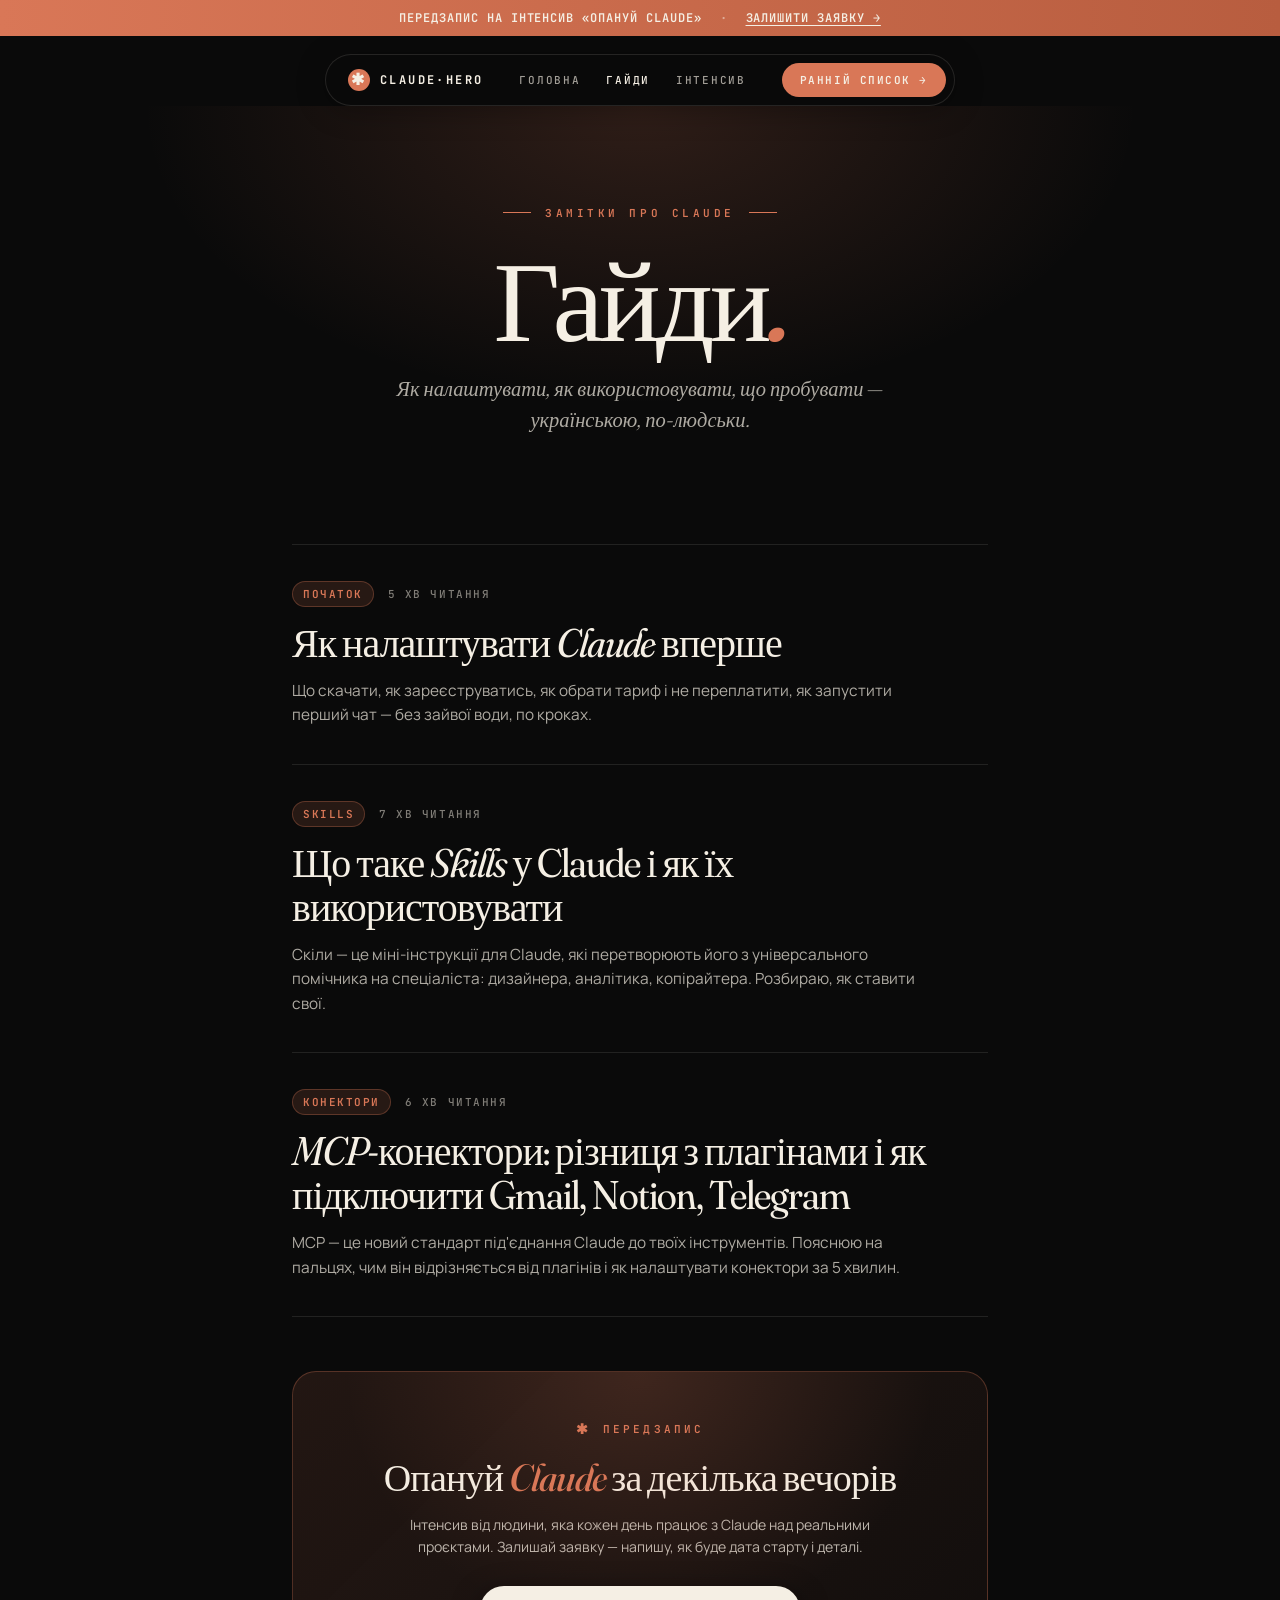
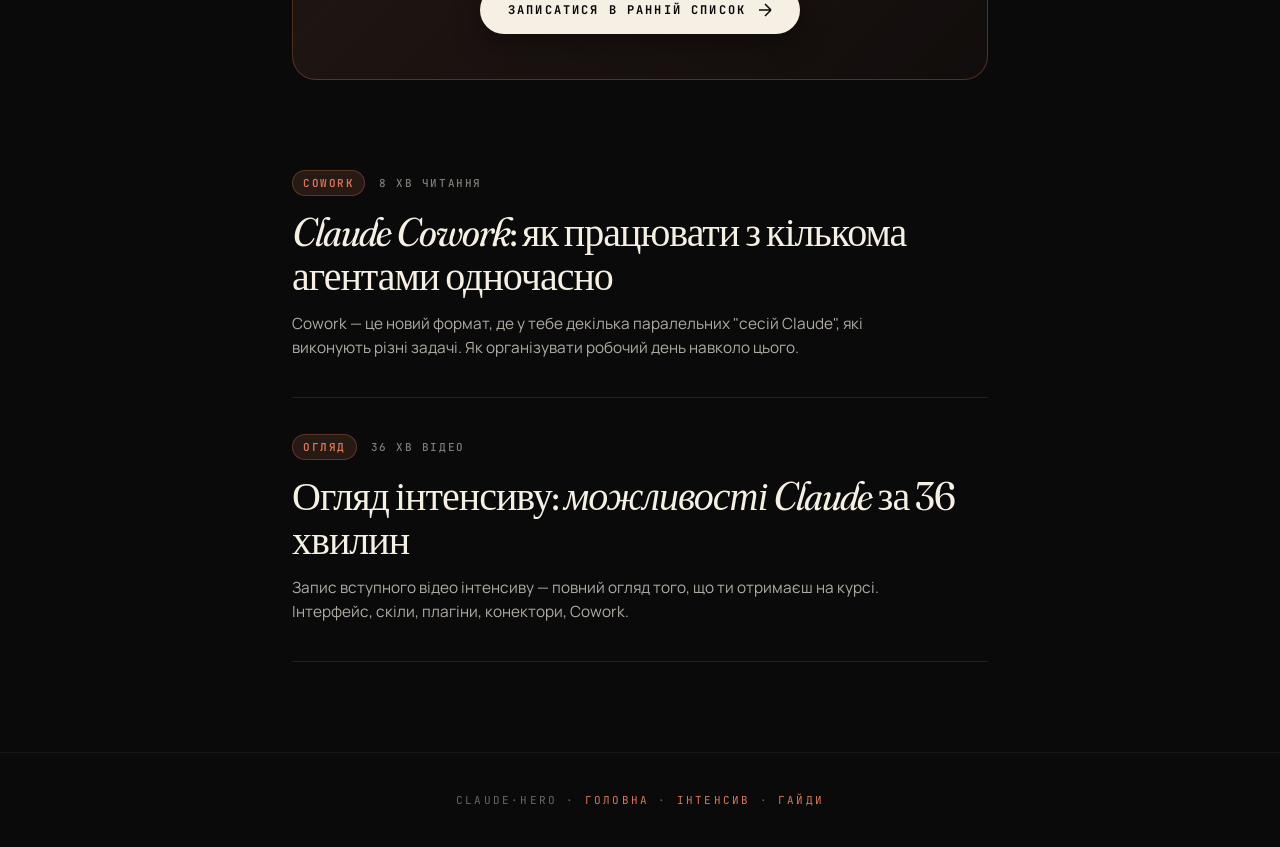
==== guides/index.html @ c550b984 "Launch /guides blog: index + 5 articles, sticky CTA banner, sitemap, robots" ====
<!DOCTYPE html>
<html lang="uk">
<head>
<meta charset="UTF-8" />
<meta name="viewport" content="width=device-width, initial-scale=1.0, viewport-fit=cover" />
<title>Гайди про Claude — Claude Hero</title>
<meta name="description" content="Замітки і гайди про роботу з Claude: як налаштувати, скіли, MCP-конектори, Cowork, інтенсив. Все, що треба, щоб опанувати Claude — українською." />
<link rel="canonical" href="https://claude-hero.vercel.app/guides" />

<!-- Open Graph -->
<meta property="og:type" content="website" />
<meta property="og:title" content="Гайди про Claude — Claude Hero" />
<meta property="og:description" content="Замітки про Claude українською. Як налаштувати, скіли, MCP, Cowork." />
<meta property="og:url" content="https://claude-hero.vercel.app/guides" />
<meta property="og:locale" content="uk_UA" />
<meta name="twitter:card" content="summary_large_image" />

<link rel="preconnect" href="https://fonts.googleapis.com">
<link rel="preconnect" href="https://fonts.gstatic.com" crossorigin>
<link href="https://fonts.googleapis.com/css2?family=Fraunces:ital,opsz,wght@0,9..144,300..700;1,9..144,300..700&family=Manrope:wght@300;400;500;600;700&family=JetBrains+Mono:wght@400;500;700&display=swap" rel="stylesheet">
<style>
  * { margin: 0; padding: 0; box-sizing: border-box; }
  :root {
    --paper: #f5efe4;
    --ink: #0a0a0a;
    --ink-soft: #1a1a1a;
    --orange: #d97757;
    --orange-deep: #b85d3f;
    --ash: #4a4541;

    --font-display: 'Fraunces', 'Times New Roman', serif;
    --font-body: 'Manrope', system-ui, sans-serif;
    --font-mono: 'JetBrains Mono', 'Courier New', monospace;
  }

  html { scroll-behavior: smooth; }
  body {
    background: var(--ink);
    color: var(--paper);
    font-family: var(--font-body);
    overflow-x: hidden;
    -webkit-font-smoothing: antialiased;
    text-rendering: optimizeLegibility;
  }
  a { color: inherit; }

  /* ===== STICKY EARLY-LIST BANNER ===== */
  .early-banner {
    position: sticky;
    top: 0;
    z-index: 90;
    background: linear-gradient(90deg, var(--orange) 0%, var(--orange-deep) 100%);
    color: var(--paper);
    text-align: center;
    padding: 10px 20px;
    font-family: var(--font-mono);
    font-size: 12px;
    font-weight: 600;
    letter-spacing: 0.08em;
    text-transform: uppercase;
  }
  .early-banner a {
    text-decoration: underline;
    text-underline-offset: 3px;
    text-decoration-thickness: 1px;
  }
  .early-banner a:hover { text-decoration-thickness: 2px; }
  .early-banner .dot { display: inline-block; margin: 0 10px; opacity: 0.5; }
  @media (max-width: 600px) {
    .early-banner { font-size: 11px; padding: 8px 14px; letter-spacing: 0.04em; }
  }

  /* ===== NAV ===== */
  nav.main-nav {
    position: sticky;
    top: 38px;
    z-index: 80;
    margin: 18px auto 0;
    display: flex;
    align-items: center;
    gap: clamp(18px, 3vw, 36px);
    padding: 8px 8px 8px 22px;
    background: rgba(10, 10, 10, 0.78);
    backdrop-filter: blur(20px) saturate(1.4);
    -webkit-backdrop-filter: blur(20px) saturate(1.4);
    border: 1px solid rgba(245, 239, 228, 0.12);
    border-radius: 100px;
    box-shadow: 0 4px 30px rgba(0, 0, 0, 0.3);
    width: max-content;
    max-width: calc(100vw - 32px);
  }
  .nav-brand {
    display: flex; align-items: center; gap: 10px;
    font-family: var(--font-mono);
    font-weight: 700; font-size: 12px;
    letter-spacing: 0.2em; text-transform: uppercase;
    color: var(--paper); text-decoration: none;
  }
  .nav-brand-mark {
    width: 22px; height: 22px;
    background: var(--orange);
    border-radius: 50%;
    flex-shrink: 0; position: relative;
  }
  .nav-brand-mark::before {
    content: '✱';
    position: absolute; inset: 0;
    color: var(--paper);
    font-size: 16px; line-height: 22px;
    text-align: center; font-weight: 900;
  }
  .nav-links {
    display: flex; gap: clamp(14px, 2vw, 26px);
    font-family: var(--font-mono); font-size: 11px;
    letter-spacing: 0.16em; text-transform: uppercase;
    font-weight: 500;
  }
  .nav-links a {
    color: var(--paper); text-decoration: none;
    opacity: 0.65; transition: opacity 0.2s;
  }
  .nav-links a:hover, .nav-links a.active { opacity: 1; }
  .nav-cta {
    background: var(--orange); color: var(--paper);
    padding: 10px 18px; border-radius: 100px;
    font-family: var(--font-mono);
    font-size: 11px; font-weight: 600;
    letter-spacing: 0.14em; text-transform: uppercase;
    text-decoration: none; transition: background 0.2s;
  }
  .nav-cta:hover { background: var(--orange-deep); }
  @media (max-width: 720px) {
    .nav-links { display: none; }
    nav.main-nav { padding: 6px 6px 6px 16px; gap: 12px; }
  }

  /* ===== HERO ===== */
  .guides-hero {
    padding: clamp(60px, 10vh, 110px) clamp(20px, 5vw, 60px) clamp(40px, 6vh, 80px);
    text-align: center;
    background: radial-gradient(ellipse at 50% 0%, rgba(217, 119, 87, 0.18) 0%, transparent 55%);
  }
  .guides-eyebrow {
    font-family: var(--font-mono);
    font-size: 11px; font-weight: 600;
    letter-spacing: 0.32em; text-transform: uppercase;
    color: var(--orange);
    margin-bottom: 24px;
    display: inline-flex; align-items: center; gap: 14px;
  }
  .guides-eyebrow::before, .guides-eyebrow::after {
    content: ''; width: 28px; height: 1px; background: var(--orange);
  }
  .guides-title {
    font-family: var(--font-display);
    font-weight: 400;
    font-size: clamp(48px, 9vw, 120px);
    line-height: 0.96;
    letter-spacing: -0.04em;
    color: var(--paper);
    margin-bottom: 20px;
    font-variation-settings: "opsz" 144, "SOFT" 50;
  }
  .guides-title em { font-style: italic; color: var(--orange); font-weight: 500; }
  .guides-sub {
    font-family: var(--font-display);
    font-style: italic;
    font-weight: 300;
    font-size: clamp(17px, 1.6vw, 22px);
    line-height: 1.5;
    color: rgba(245, 239, 228, 0.7);
    max-width: 580px;
    margin: 0 auto;
  }

  /* ===== ARTICLE LIST ===== */
  .articles {
    max-width: 760px;
    margin: 0 auto;
    padding: clamp(40px, 6vh, 80px) clamp(20px, 5vw, 32px) clamp(60px, 10vh, 100px);
  }
  .article-row {
    display: block;
    text-decoration: none;
    padding: clamp(28px, 4vh, 40px) 0;
    border-bottom: 1px solid rgba(245, 239, 228, 0.1);
    transition: background 0.2s;
    position: relative;
  }
  .article-row:first-child { border-top: 1px solid rgba(245, 239, 228, 0.1); }
  .article-row:hover { background: rgba(245, 239, 228, 0.02); }
  .article-row.soon { opacity: 0.55; pointer-events: none; }
  .article-row .meta {
    display: flex; align-items: center; gap: 14px;
    font-family: var(--font-mono);
    font-size: 11px; font-weight: 500;
    letter-spacing: 0.14em; text-transform: uppercase;
    color: rgba(245, 239, 228, 0.5);
    margin-bottom: 14px;
  }
  .article-row .tag {
    background: rgba(217, 119, 87, 0.14);
    color: var(--orange);
    padding: 5px 10px;
    border-radius: 100px;
    border: 1px solid rgba(217, 119, 87, 0.3);
    font-weight: 600;
  }
  .article-row .tag.tag-soon { background: rgba(245, 239, 228, 0.07); color: rgba(245, 239, 228, 0.5); border-color: rgba(245, 239, 228, 0.15); }
  .article-row h2 {
    font-family: var(--font-display);
    font-weight: 400;
    font-size: clamp(26px, 3.4vw, 40px);
    line-height: 1.1;
    letter-spacing: -0.025em;
    color: var(--paper);
    margin-bottom: 14px;
    font-variation-settings: "opsz" 100, "SOFT" 50;
    transition: color 0.2s;
  }
  .article-row:hover h2 { color: var(--orange); }
  .article-row h2 em { font-style: italic; }
  .article-row .excerpt {
    font-family: var(--font-body);
    font-size: clamp(15px, 1.2vw, 17px);
    line-height: 1.6;
    color: rgba(245, 239, 228, 0.7);
    max-width: 640px;
  }
  .article-row .arrow {
    position: absolute;
    right: 0; top: 50%;
    transform: translate(20px, -50%);
    opacity: 0;
    color: var(--orange);
    transition: all 0.3s cubic-bezier(0.2, 0.8, 0.2, 1);
  }
  .article-row:hover .arrow { opacity: 1; transform: translate(0, -50%); }
  @media (max-width: 600px) {
    .article-row .arrow { display: none; }
  }

  /* ===== INLINE CTA (between articles) ===== */
  .inline-cta {
    margin: clamp(40px, 6vh, 60px) 0;
    padding: clamp(32px, 5vh, 56px) clamp(24px, 4vw, 40px);
    background: linear-gradient(135deg, rgba(217, 119, 87, 0.12) 0%, rgba(217, 119, 87, 0.04) 100%);
    border: 1px solid rgba(217, 119, 87, 0.3);
    border-radius: 24px;
    text-align: center;
    position: relative;
    overflow: hidden;
  }
  .inline-cta::before {
    content: '';
    position: absolute; inset: 0;
    background: radial-gradient(ellipse at 50% 0%, rgba(217, 119, 87, 0.18) 0%, transparent 60%);
    pointer-events: none;
  }
  .inline-cta-eyebrow {
    font-family: var(--font-mono);
    font-size: 11px; font-weight: 600;
    letter-spacing: 0.28em; text-transform: uppercase;
    color: var(--orange);
    margin-bottom: 18px;
    display: inline-flex; align-items: center; gap: 12px;
  }
  .inline-cta-eyebrow::before { content: '✱'; font-size: 14px; }
  .inline-cta h3 {
    font-family: var(--font-display);
    font-weight: 400;
    font-size: clamp(24px, 3.2vw, 38px);
    line-height: 1.15;
    letter-spacing: -0.02em;
    color: var(--paper);
    margin-bottom: 14px;
    font-variation-settings: "opsz" 100;
  }
  .inline-cta h3 em { font-style: italic; color: var(--orange); font-weight: 500; }
  .inline-cta p {
    font-family: var(--font-body);
    font-size: clamp(14px, 1.1vw, 16px);
    color: rgba(245, 239, 228, 0.75);
    line-height: 1.55;
    max-width: 520px;
    margin: 0 auto 28px;
  }
  .btn-cta {
    display: inline-flex; align-items: center; gap: 12px;
    background: var(--paper); color: var(--ink);
    padding: 16px 28px; border-radius: 100px;
    font-family: var(--font-mono);
    font-size: 12px; font-weight: 700;
    letter-spacing: 0.18em; text-transform: uppercase;
    text-decoration: none;
    transition: all 0.3s cubic-bezier(0.2, 0.8, 0.2, 1);
    position: relative; overflow: hidden;
    box-shadow: 0 8px 30px rgba(0, 0, 0, 0.4);
  }
  .btn-cta::before {
    content: ''; position: absolute; inset: 0;
    background: var(--orange);
    transform: translateX(-101%);
    transition: transform 0.4s cubic-bezier(0.2, 0.8, 0.2, 1);
  }
  .btn-cta:hover { color: var(--paper); }
  .btn-cta:hover::before { transform: translateX(0); }
  .btn-cta span { position: relative; z-index: 1; }
  .btn-cta svg { position: relative; z-index: 1; transition: transform 0.3s; }
  .btn-cta:hover svg { transform: translateX(4px); }

  /* ===== FOOTER ===== */
  footer {
    padding: 40px 20px;
    text-align: center;
    background: var(--ink);
    border-top: 1px solid rgba(245, 239, 228, 0.06);
    font-family: var(--font-mono);
    font-size: 11px;
    letter-spacing: 0.2em;
    text-transform: uppercase;
    color: rgba(245, 239, 228, 0.4);
  }
  footer a { color: var(--orange); text-decoration: none; }
  footer a:hover { text-decoration: underline; }
</style>
</head>
<body>

<div class="early-banner">
  <span>Передзапис на інтенсив «Опануй Claude»</span>
  <span class="dot">·</span>
  <a href="/intensive#signup">Залишити заявку →</a>
</div>

<nav class="main-nav">
  <a href="/" class="nav-brand">
    <span class="nav-brand-mark"></span>
    <span>Claude·Hero</span>
  </a>
  <div class="nav-links">
    <a href="/">Головна</a>
    <a href="/guides" class="active">Гайди</a>
    <a href="/intensive">Інтенсив</a>
  </div>
  <a href="/intensive#signup" class="nav-cta">Ранній список →</a>
</nav>

<header class="guides-hero">
  <div class="guides-eyebrow">Замітки про Claude</div>
  <h1 class="guides-title">Гайди<em>.</em></h1>
  <p class="guides-sub">Як налаштувати, як використовувати, що пробувати — українською, по-людськи.</p>
</header>

<main class="articles">

  <a href="/guides/yak-pochaty" class="article-row">
    <div class="meta">
      <span class="tag">Початок</span>
      <span>5 хв читання</span>
    </div>
    <h2>Як налаштувати <em>Claude</em> вперше</h2>
    <p class="excerpt">
      Що скачати, як зареєструватись, як обрати тариф і не переплатити, як запустити перший чат — без зайвої води, по кроках.
    </p>
    <svg class="arrow" width="22" height="22" viewBox="0 0 22 22" fill="none">
      <path d="M5 11h12M11 5l6 6-6 6" stroke="currentColor" stroke-width="1.6" stroke-linecap="round" stroke-linejoin="round"/>
    </svg>
  </a>

  <a href="/guides/skills" class="article-row">
    <div class="meta">
      <span class="tag">Skills</span>
      <span>7 хв читання</span>
    </div>
    <h2>Що таке <em>Skills</em> у Claude і як їх використовувати</h2>
    <p class="excerpt">
      Скіли — це міні-інструкції для Claude, які перетворюють його з універсального помічника на спеціаліста: дизайнера, аналітика, копірайтера. Розбираю, як ставити свої.
    </p>
    <svg class="arrow" width="22" height="22" viewBox="0 0 22 22" fill="none">
      <path d="M5 11h12M11 5l6 6-6 6" stroke="currentColor" stroke-width="1.6" stroke-linecap="round" stroke-linejoin="round"/>
    </svg>
  </a>

  <a href="/guides/mcp" class="article-row">
    <div class="meta">
      <span class="tag">Конектори</span>
      <span>6 хв читання</span>
    </div>
    <h2><em>MCP</em>-конектори: різниця з плагінами і як підключити Gmail, Notion, Telegram</h2>
    <p class="excerpt">
      MCP — це новий стандарт під'єднання Claude до твоїх інструментів. Пояснюю на пальцях, чим він відрізняється від плагінів і як налаштувати конектори за 5 хвилин.
    </p>
    <svg class="arrow" width="22" height="22" viewBox="0 0 22 22" fill="none">
      <path d="M5 11h12M11 5l6 6-6 6" stroke="currentColor" stroke-width="1.6" stroke-linecap="round" stroke-linejoin="round"/>
    </svg>
  </a>

  <!-- INLINE CTA between articles -->
  <div class="inline-cta">
    <div class="inline-cta-eyebrow">Передзапис</div>
    <h3>Опануй <em>Claude</em> за декілька вечорів</h3>
    <p>Інтенсив від людини, яка кожен день працює з Claude над реальними проєктами. Залишай заявку — напишу, як буде дата старту і деталі.</p>
    <a href="/intensive#signup" class="btn-cta">
      <span>Записатися в ранній список</span>
      <svg width="14" height="14" viewBox="0 0 14 14" fill="none">
        <path d="M1 7H13M13 7L7 1M13 7L7 13" stroke="currentColor" stroke-width="1.5"/>
      </svg>
    </a>
  </div>

  <a href="/guides/cowork" class="article-row">
    <div class="meta">
      <span class="tag">Cowork</span>
      <span>8 хв читання</span>
    </div>
    <h2><em>Claude Cowork</em>: як працювати з кількома агентами одночасно</h2>
    <p class="excerpt">
      Cowork — це новий формат, де у тебе декілька паралельних "сесій Claude", які виконують різні задачі. Як організувати робочий день навколо цього.
    </p>
    <svg class="arrow" width="22" height="22" viewBox="0 0 22 22" fill="none">
      <path d="M5 11h12M11 5l6 6-6 6" stroke="currentColor" stroke-width="1.6" stroke-linecap="round" stroke-linejoin="round"/>
    </svg>
  </a>

  <a href="/guides/intensiv" class="article-row">
    <div class="meta">
      <span class="tag">Огляд</span>
      <span>36 хв відео</span>
    </div>
    <h2>Огляд інтенсиву: <em>можливості Claude</em> за 36 хвилин</h2>
    <p class="excerpt">
      Запис вступного відео інтенсиву — повний огляд того, що ти отримаєш на курсі. Інтерфейс, скіли, плагіни, конектори, Cowork.
    </p>
    <svg class="arrow" width="22" height="22" viewBox="0 0 22 22" fill="none">
      <path d="M5 11h12M11 5l6 6-6 6" stroke="currentColor" stroke-width="1.6" stroke-linecap="round" stroke-linejoin="round"/>
    </svg>
  </a>

</main>

<footer>
  Claude·Hero · <a href="/">Головна</a> · <a href="/intensive">Інтенсив</a> · <a href="/guides">Гайди</a>
</footer>

</body>
</html>
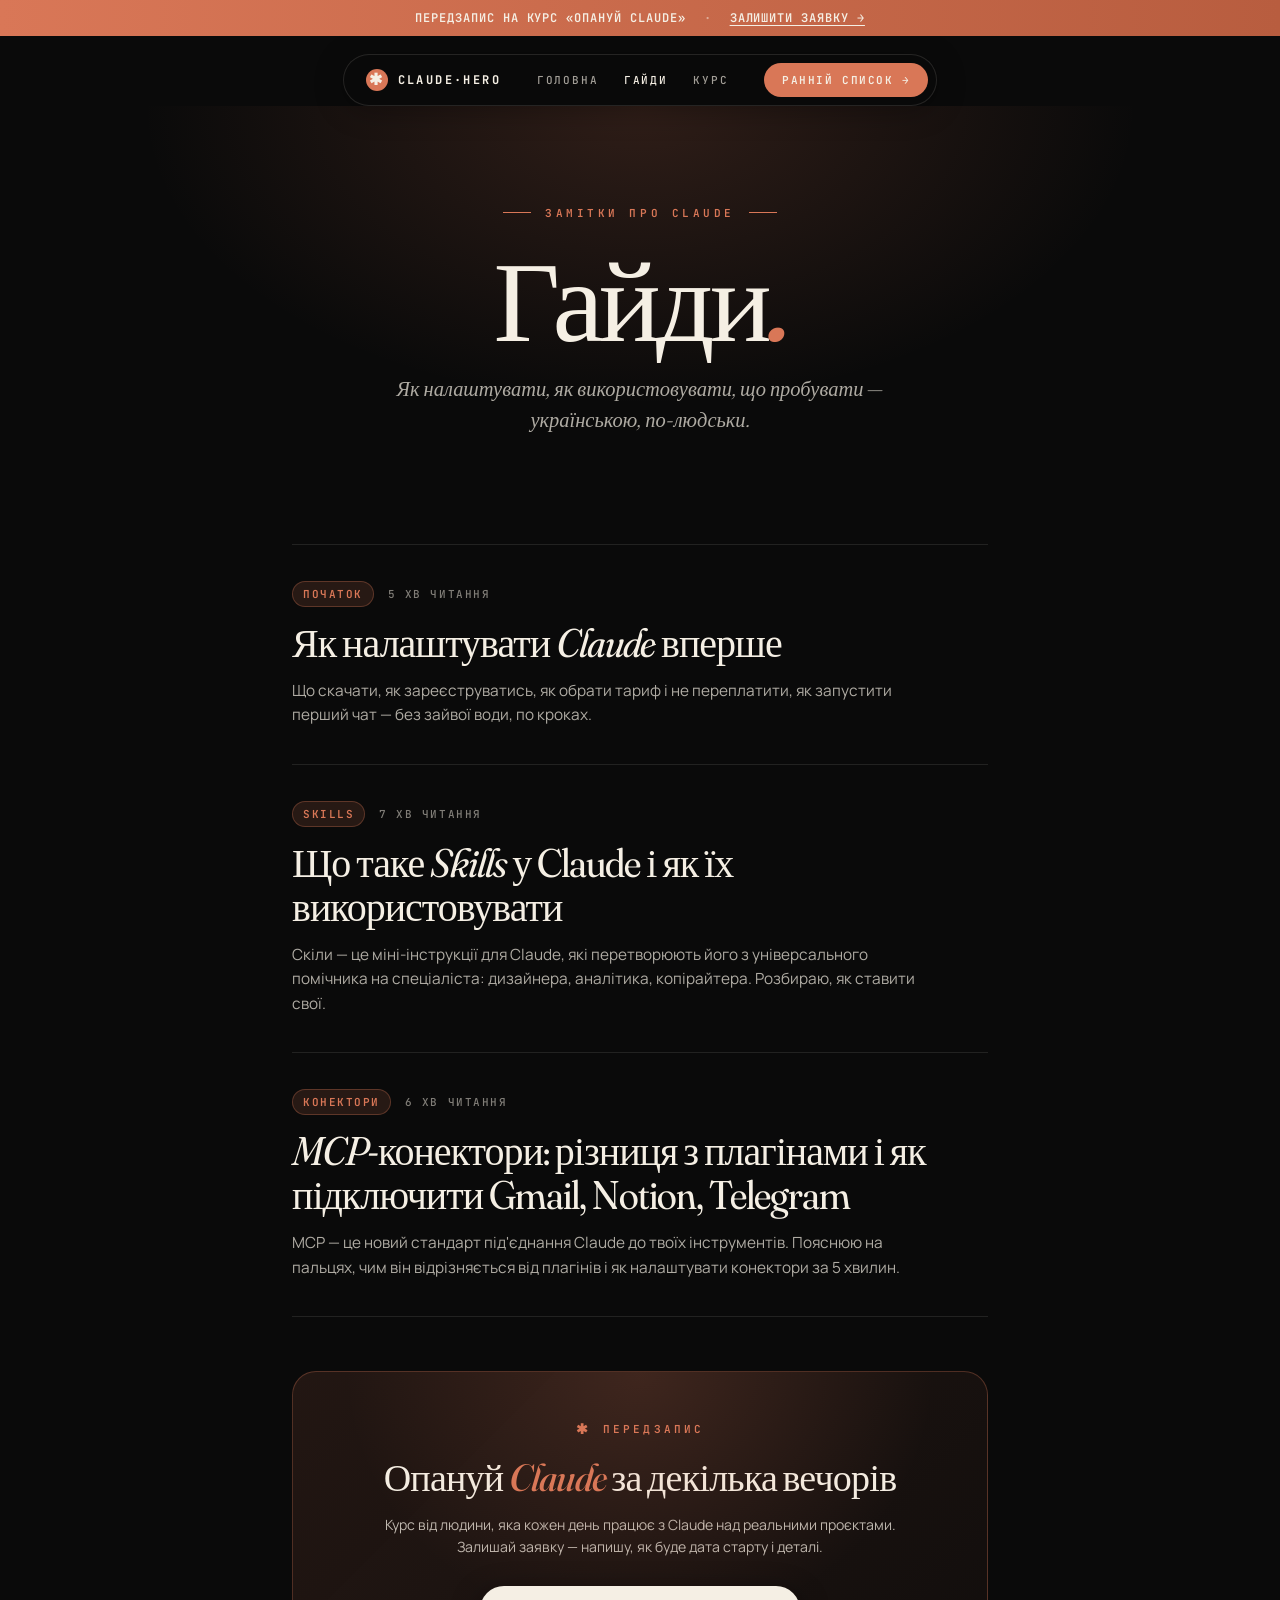
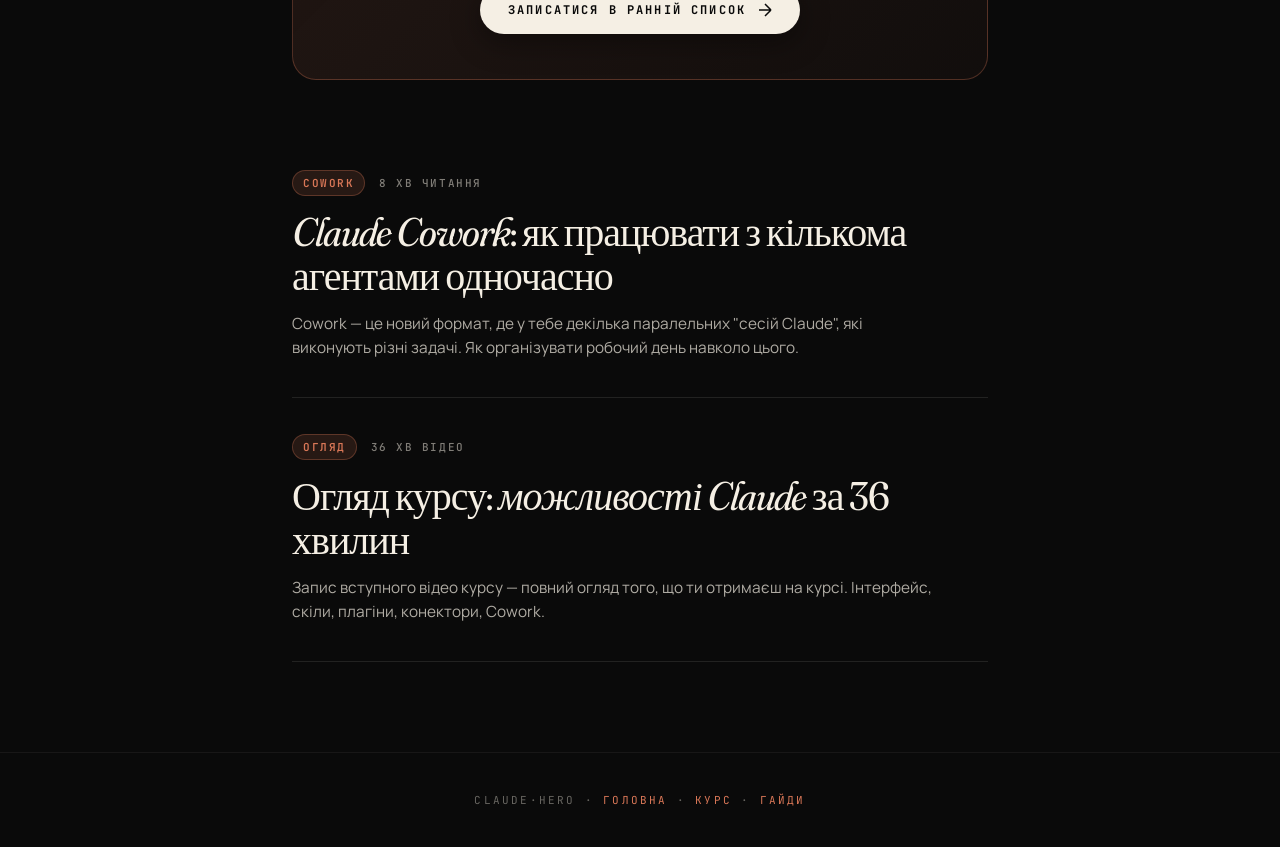
==== commit cc8cbd32: "Rebrand "інтенсив" → "курс" across all content (URL /intensive stays)" ====
--- a/guides/index.html
+++ b/guides/index.html
@@ -4,7 +4,7 @@
 <meta charset="UTF-8" />
 <meta name="viewport" content="width=device-width, initial-scale=1.0, viewport-fit=cover" />
 <title>Гайди про Claude — Claude Hero</title>
-<meta name="description" content="Замітки і гайди про роботу з Claude: як налаштувати, скіли, MCP-конектори, Cowork, інтенсив. Все, що треба, щоб опанувати Claude — українською." />
+<meta name="description" content="Замітки і гайди про роботу з Claude: як налаштувати, скіли, MCP-конектори, Cowork, курс. Все, що треба, щоб опанувати Claude — українською." />
 <link rel="canonical" href="https://claude-hero.vercel.app/guides" />
 
 <!-- Open Graph -->
@@ -328,7 +328,7 @@
 <body>
 
 <div class="early-banner">
-  <span>Передзапис на інтенсив «Опануй Claude»</span>
+  <span>Передзапис на курс «Опануй Claude»</span>
   <span class="dot">·</span>
   <a href="/intensive#signup">Залишити заявку →</a>
 </div>
@@ -341,7 +341,7 @@
   <div class="nav-links">
     <a href="/">Головна</a>
     <a href="/guides" class="active">Гайди</a>
-    <a href="/intensive">Інтенсив</a>
+    <a href="/intensive">Курс</a>
   </div>
   <a href="/intensive#signup" class="nav-cta">Ранній список →</a>
 </nav>
@@ -400,7 +400,7 @@
   <div class="inline-cta">
     <div class="inline-cta-eyebrow">Передзапис</div>
     <h3>Опануй <em>Claude</em> за декілька вечорів</h3>
-    <p>Інтенсив від людини, яка кожен день працює з Claude над реальними проєктами. Залишай заявку — напишу, як буде дата старту і деталі.</p>
+    <p>Курс від людини, яка кожен день працює з Claude над реальними проєктами. Залишай заявку — напишу, як буде дата старту і деталі.</p>
     <a href="/intensive#signup" class="btn-cta">
       <span>Записатися в ранній список</span>
       <svg width="14" height="14" viewBox="0 0 14 14" fill="none">
@@ -428,9 +428,9 @@
       <span class="tag">Огляд</span>
       <span>36 хв відео</span>
     </div>
-    <h2>Огляд інтенсиву: <em>можливості Claude</em> за 36 хвилин</h2>
+    <h2>Огляд курсу: <em>можливості Claude</em> за 36 хвилин</h2>
     <p class="excerpt">
-      Запис вступного відео інтенсиву — повний огляд того, що ти отримаєш на курсі. Інтерфейс, скіли, плагіни, конектори, Cowork.
+      Запис вступного відео курсу — повний огляд того, що ти отримаєш на курсі. Інтерфейс, скіли, плагіни, конектори, Cowork.
     </p>
     <svg class="arrow" width="22" height="22" viewBox="0 0 22 22" fill="none">
       <path d="M5 11h12M11 5l6 6-6 6" stroke="currentColor" stroke-width="1.6" stroke-linecap="round" stroke-linejoin="round"/>
@@ -440,7 +440,7 @@
 </main>
 
 <footer>
-  Claude·Hero · <a href="/">Головна</a> · <a href="/intensive">Інтенсив</a> · <a href="/guides">Гайди</a>
+  Claude·Hero · <a href="/">Головна</a> · <a href="/intensive">Курс</a> · <a href="/guides">Гайди</a>
 </footer>
 
 </body>
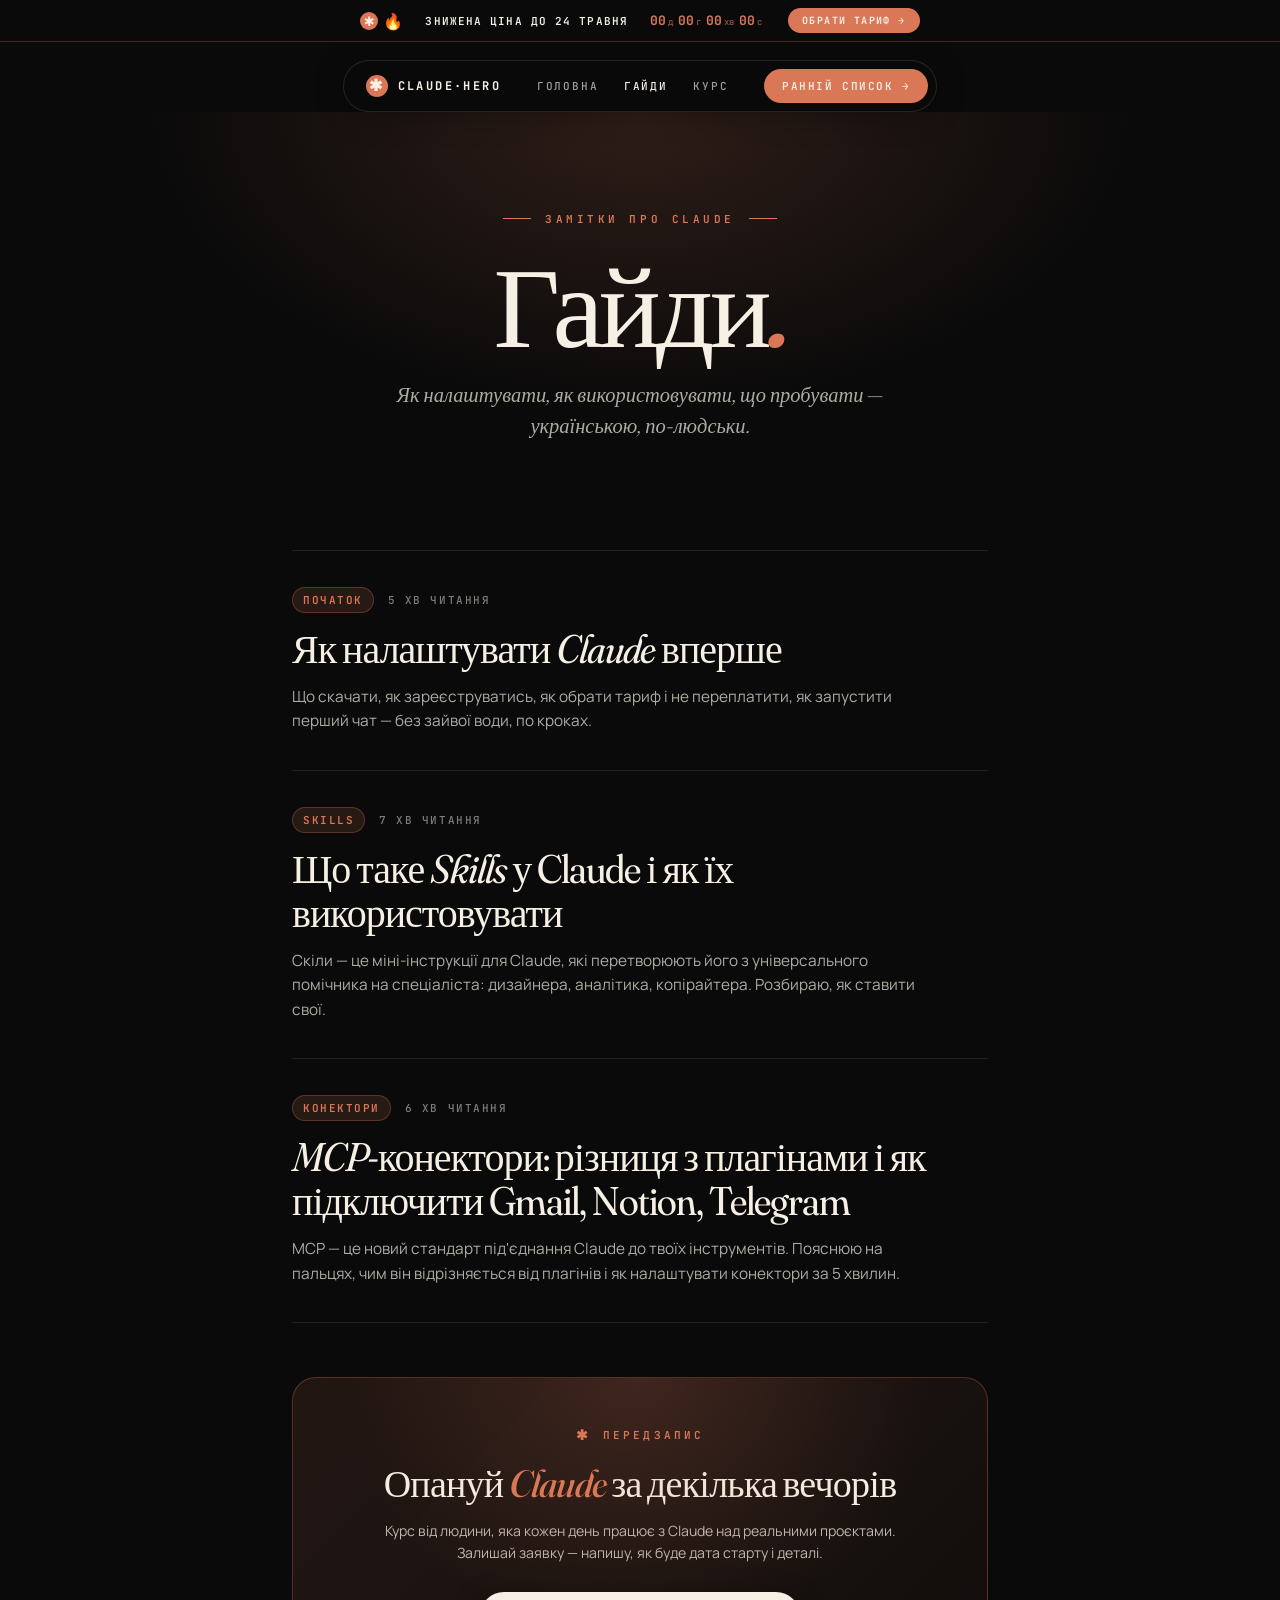
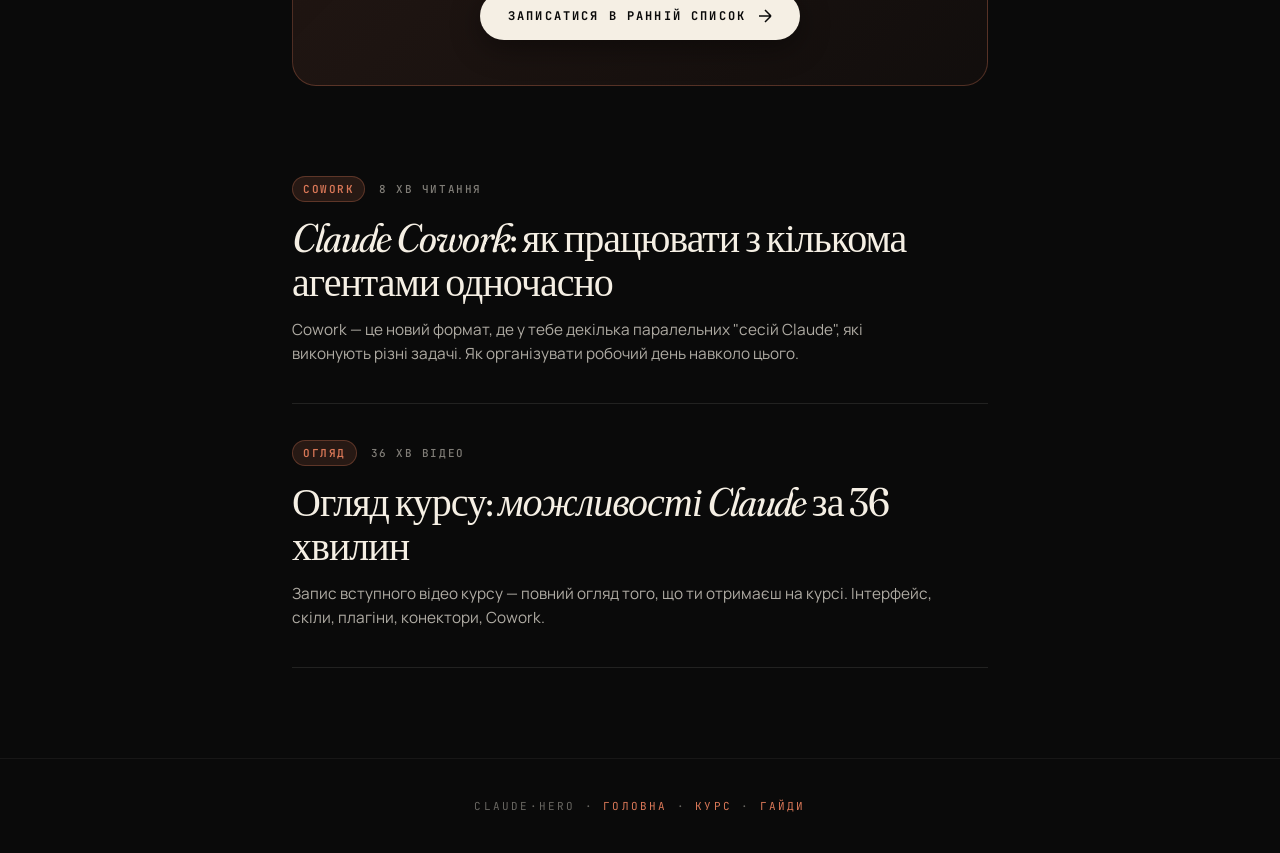
==== commit 8772766e: "all pages: add sticky promo bar with countdown to May 24 - new .promo-bar on all pages: logo🔥, text," ====
--- a/guides/index.html
+++ b/guides/index.html
@@ -44,36 +44,56 @@
   }
   a { color: inherit; }
 
-  /* ===== STICKY EARLY-LIST BANNER ===== */
-  .early-banner {
-    position: sticky;
-    top: 0;
-    z-index: 90;
-    background: linear-gradient(90deg, var(--orange) 0%, var(--orange-deep) 100%);
-    color: var(--paper);
-    text-align: center;
-    padding: 10px 20px;
-    font-family: var(--font-mono);
-    font-size: 12px;
-    font-weight: 600;
-    letter-spacing: 0.08em;
-    text-transform: uppercase;
-  }
-  .early-banner a {
-    text-decoration: underline;
-    text-underline-offset: 3px;
-    text-decoration-thickness: 1px;
-  }
-  .early-banner a:hover { text-decoration-thickness: 2px; }
-  .early-banner .dot { display: inline-block; margin: 0 10px; opacity: 0.5; }
-  @media (max-width: 600px) {
-    .early-banner { font-size: 11px; padding: 8px 14px; letter-spacing: 0.04em; }
+  /* ===== PROMO BAR ===== */
+  .promo-bar {
+    position: sticky; top: 0; z-index: 200;
+    background: #0a0a0a;
+    border-bottom: 1px solid rgba(217, 119, 87, 0.28);
+    display: flex; align-items: center; justify-content: center;
+    gap: clamp(10px, 2vw, 22px);
+    padding: 0 20px; height: 42px;
+  }
+  .promo-bar-brand { display: flex; align-items: center; gap: 5px; flex-shrink: 0; }
+  .promo-bar-mark {
+    width: 18px; height: 18px;
+    background: var(--orange); border-radius: 50%;
+    position: relative; flex-shrink: 0;
+  }
+  .promo-bar-mark::before {
+    content: '✱'; position: absolute; inset: 0;
+    color: var(--paper); font-size: 13px; line-height: 18px;
+    text-align: center; font-weight: 900;
+  }
+  .promo-bar-text {
+    font-family: var(--font-mono);
+    font-size: 11px; font-weight: 600;
+    letter-spacing: 0.1em; text-transform: uppercase;
+    color: var(--paper); white-space: nowrap;
+  }
+  .promo-bar-timer {
+    font-family: var(--font-mono);
+    font-size: 13px; font-weight: 700; color: var(--orange);
+    display: flex; align-items: baseline; gap: 1px; flex-shrink: 0;
+  }
+  .promo-bar-timer em { font-style: normal; font-size: 9px; font-weight: 500; opacity: 0.65; margin: 0 4px 0 1px; }
+  .promo-bar-cta {
+    background: var(--orange); color: var(--paper);
+    padding: 6px 14px; border-radius: 100px;
+    font-family: var(--font-mono); font-size: 10px; font-weight: 700;
+    letter-spacing: 0.14em; text-transform: uppercase;
+    text-decoration: none; transition: background 0.2s;
+    white-space: nowrap; flex-shrink: 0;
+  }
+  .promo-bar-cta:hover { background: var(--orange-deep); }
+  @media (max-width: 580px) {
+    .promo-bar-brand { display: none; }
+    .promo-bar-text { font-size: 10px; letter-spacing: 0.04em; }
   }
 
   /* ===== NAV ===== */
   nav.main-nav {
     position: sticky;
-    top: 38px;
+    top: 42px;
     z-index: 80;
     margin: 18px auto 0;
     display: flex;
@@ -327,10 +347,11 @@
 </head>
 <body>
 
-<div class="early-banner">
-  <span>Передзапис на курс «Опануй Claude»</span>
-  <span class="dot">·</span>
-  <a href="/intensive#signup">Залишити заявку →</a>
+<div class="promo-bar">
+  <span class="promo-bar-brand"><span class="promo-bar-mark"></span>🔥</span>
+  <span class="promo-bar-text">Знижена ціна до 24 травня</span>
+  <div class="promo-bar-timer"><span id="ptD">00</span><em>д</em><span id="ptH">00</span><em>г</em><span id="ptM">00</span><em>хв</em><span id="ptS">00</span><em>с</em></div>
+  <a href="/intensive#tarify" class="promo-bar-cta">Обрати тариф →</a>
 </div>
 
 <nav class="main-nav">
@@ -443,5 +464,6 @@
   Claude·Hero · <a href="/">Головна</a> · <a href="/intensive">Курс</a> · <a href="/guides">Гайди</a>
 </footer>
 
+<script>(function(){var end=new Date('2026-05-25T00:00:00+03:00').getTime();function tick(){var diff=end-Date.now();if(diff<0)diff=0;var s=Math.floor(diff/1000),d=Math.floor(s/86400);s%=86400;var h=Math.floor(s/3600);s%=3600;var m=Math.floor(s/60);s%=60;function p(n){return n<10?'0'+n:''+n;}['ptD','ptH','ptM','ptS'].forEach(function(id,i){var el=document.getElementById(id);if(el)el.textContent=p([d,h,m,s][i]);});}tick();setInterval(tick,1000);})();</script>
 </body>
 </html>
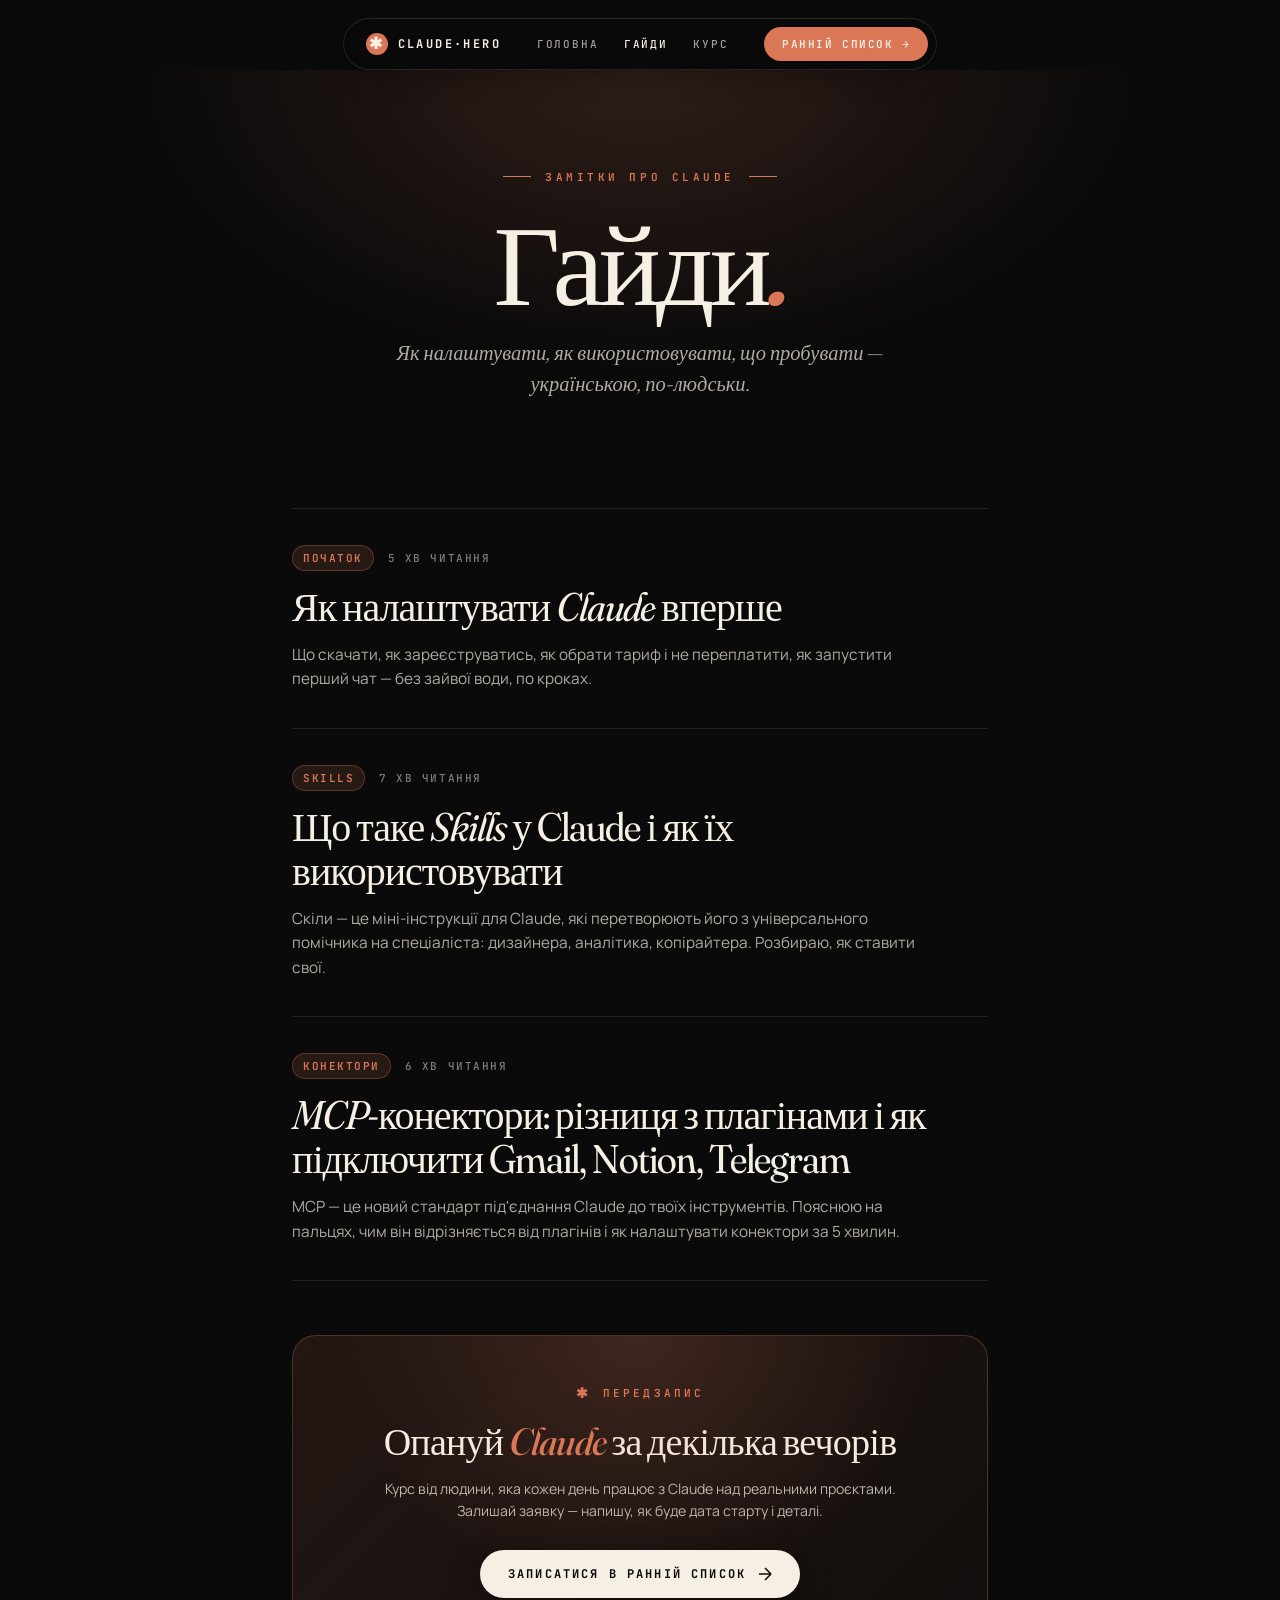
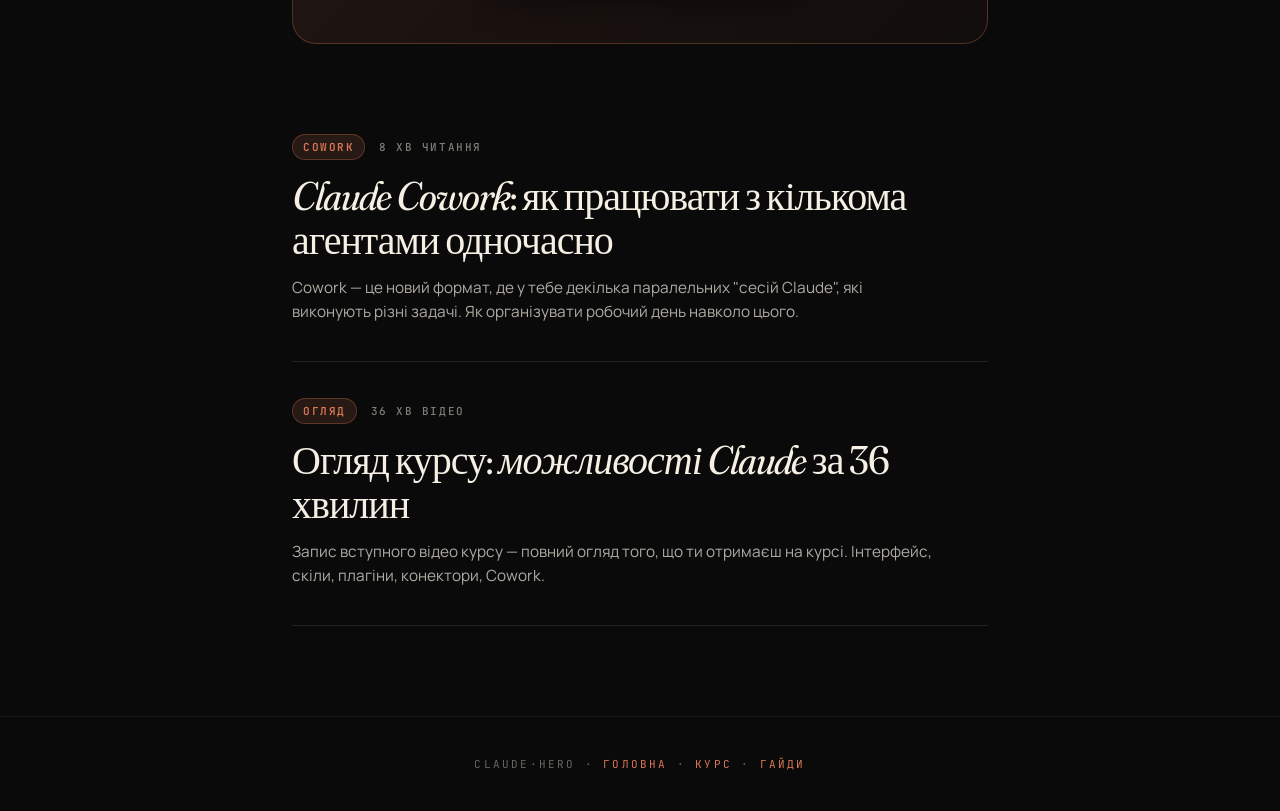
==== commit 76e87d34: "promo bar: simplify to text+timer, limit to 5 pages - banner now just "Знижена ціна до 24 травня" + " ====
--- a/guides/index.html
+++ b/guides/index.html
@@ -44,56 +44,10 @@
   }
   a { color: inherit; }
 
-  /* ===== PROMO BAR ===== */
-  .promo-bar {
-    position: sticky; top: 0; z-index: 200;
-    background: #0a0a0a;
-    border-bottom: 1px solid rgba(217, 119, 87, 0.28);
-    display: flex; align-items: center; justify-content: center;
-    gap: clamp(10px, 2vw, 22px);
-    padding: 0 20px; height: 42px;
-  }
-  .promo-bar-brand { display: flex; align-items: center; gap: 5px; flex-shrink: 0; }
-  .promo-bar-mark {
-    width: 18px; height: 18px;
-    background: var(--orange); border-radius: 50%;
-    position: relative; flex-shrink: 0;
-  }
-  .promo-bar-mark::before {
-    content: '✱'; position: absolute; inset: 0;
-    color: var(--paper); font-size: 13px; line-height: 18px;
-    text-align: center; font-weight: 900;
-  }
-  .promo-bar-text {
-    font-family: var(--font-mono);
-    font-size: 11px; font-weight: 600;
-    letter-spacing: 0.1em; text-transform: uppercase;
-    color: var(--paper); white-space: nowrap;
-  }
-  .promo-bar-timer {
-    font-family: var(--font-mono);
-    font-size: 13px; font-weight: 700; color: var(--orange);
-    display: flex; align-items: baseline; gap: 1px; flex-shrink: 0;
-  }
-  .promo-bar-timer em { font-style: normal; font-size: 9px; font-weight: 500; opacity: 0.65; margin: 0 4px 0 1px; }
-  .promo-bar-cta {
-    background: var(--orange); color: var(--paper);
-    padding: 6px 14px; border-radius: 100px;
-    font-family: var(--font-mono); font-size: 10px; font-weight: 700;
-    letter-spacing: 0.14em; text-transform: uppercase;
-    text-decoration: none; transition: background 0.2s;
-    white-space: nowrap; flex-shrink: 0;
-  }
-  .promo-bar-cta:hover { background: var(--orange-deep); }
-  @media (max-width: 580px) {
-    .promo-bar-brand { display: none; }
-    .promo-bar-text { font-size: 10px; letter-spacing: 0.04em; }
-  }
-
   /* ===== NAV ===== */
   nav.main-nav {
     position: sticky;
-    top: 42px;
+    top: 18px;
     z-index: 80;
     margin: 18px auto 0;
     display: flex;
@@ -347,13 +301,6 @@
 </head>
 <body>
 
-<div class="promo-bar">
-  <span class="promo-bar-brand"><span class="promo-bar-mark"></span>🔥</span>
-  <span class="promo-bar-text">Знижена ціна до 24 травня</span>
-  <div class="promo-bar-timer"><span id="ptD">00</span><em>д</em><span id="ptH">00</span><em>г</em><span id="ptM">00</span><em>хв</em><span id="ptS">00</span><em>с</em></div>
-  <a href="/intensive#tarify" class="promo-bar-cta">Обрати тариф →</a>
-</div>
-
 <nav class="main-nav">
   <a href="/" class="nav-brand">
     <span class="nav-brand-mark"></span>
@@ -464,6 +411,5 @@
   Claude·Hero · <a href="/">Головна</a> · <a href="/intensive">Курс</a> · <a href="/guides">Гайди</a>
 </footer>
 
-<script>(function(){var end=new Date('2026-05-25T00:00:00+03:00').getTime();function tick(){var diff=end-Date.now();if(diff<0)diff=0;var s=Math.floor(diff/1000),d=Math.floor(s/86400);s%=86400;var h=Math.floor(s/3600);s%=3600;var m=Math.floor(s/60);s%=60;function p(n){return n<10?'0'+n:''+n;}['ptD','ptH','ptM','ptS'].forEach(function(id,i){var el=document.getElementById(id);if(el)el.textContent=p([d,h,m,s][i]);});}tick();setInterval(tick,1000);})();</script>
 </body>
 </html>
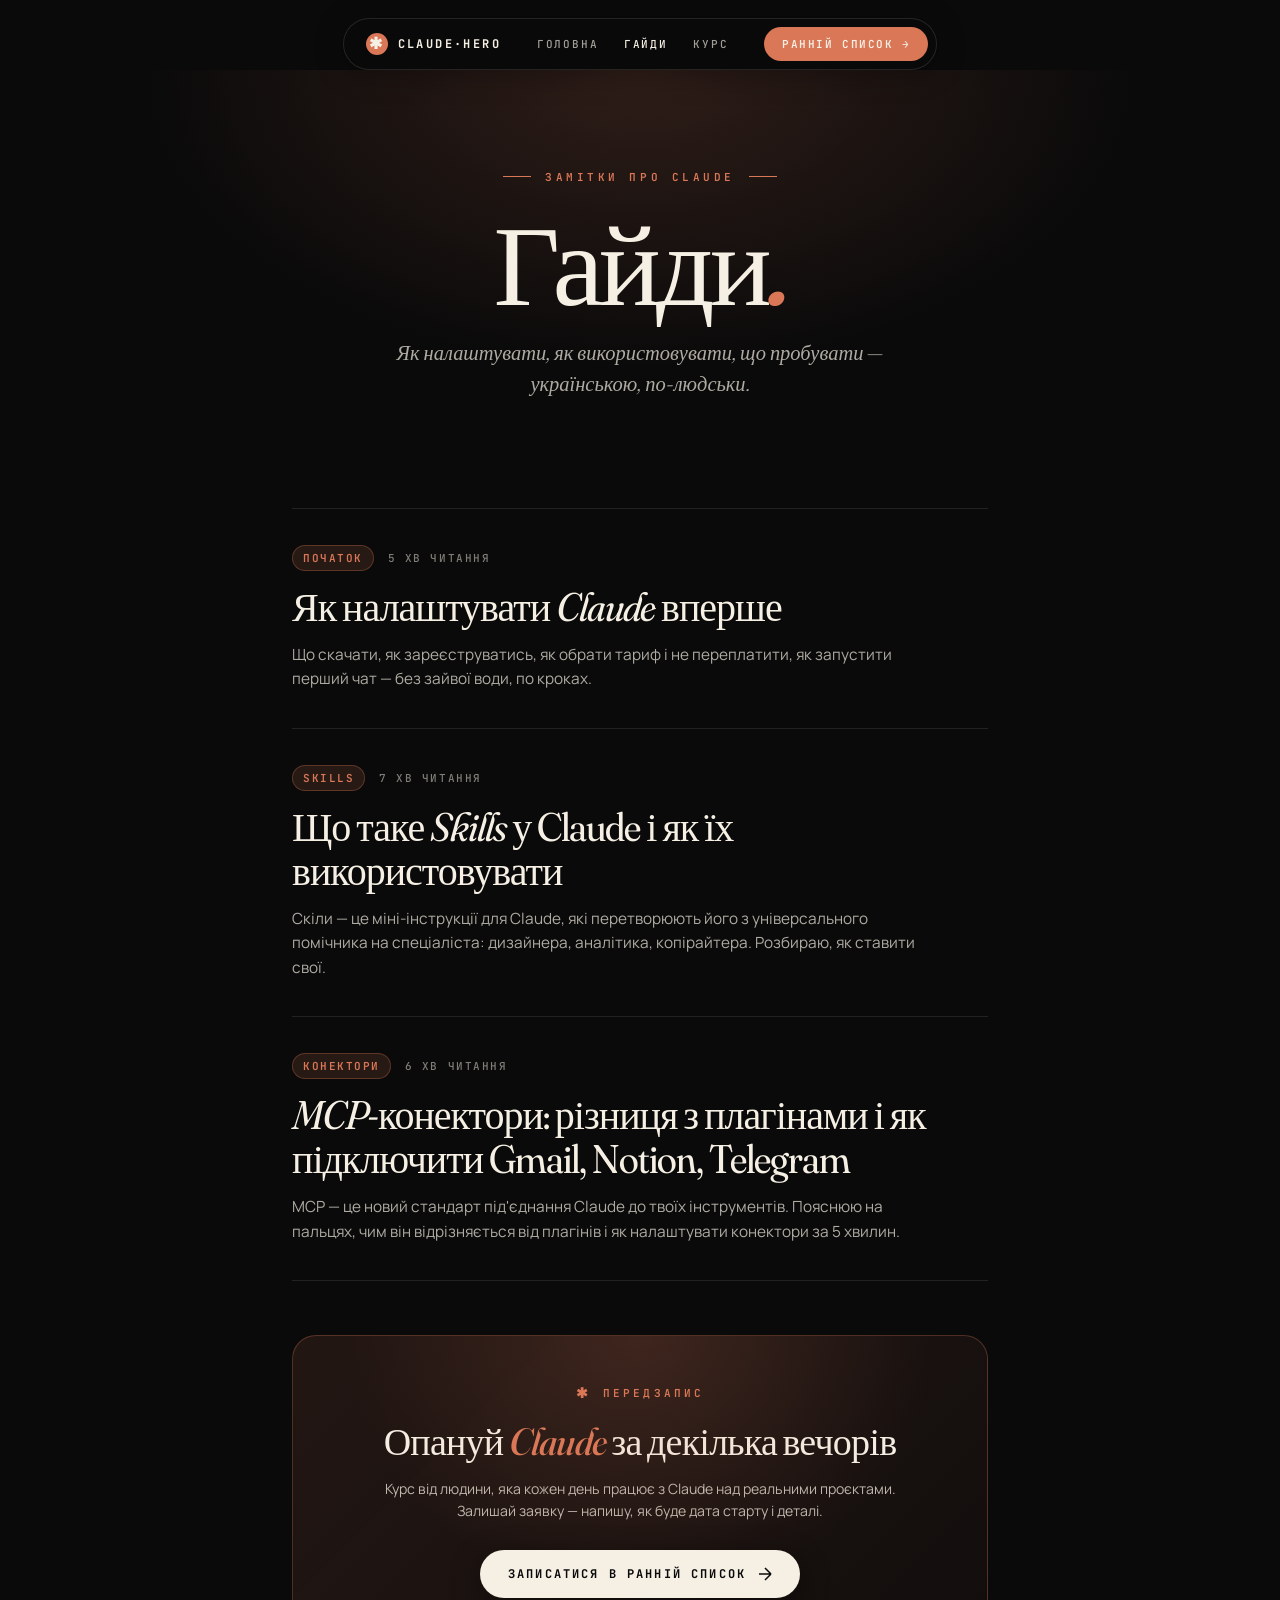
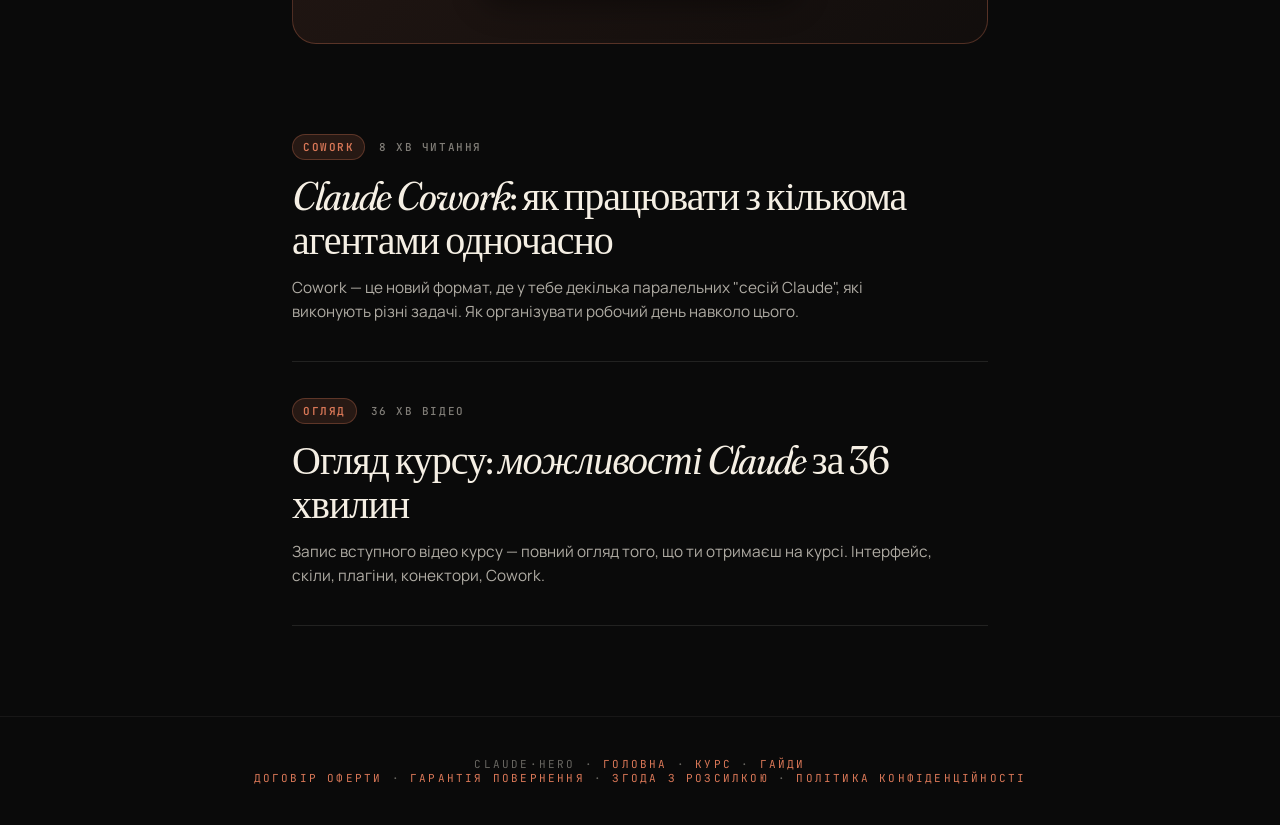
==== commit a4987694: "footer: add legal links across all pages - new .footer-legal block with 4 creo.ua links: Оферта, Гар" ====
--- a/guides/index.html
+++ b/guides/index.html
@@ -408,7 +408,16 @@
 </main>
 
 <footer>
-  Claude·Hero · <a href="/">Головна</a> · <a href="/intensive">Курс</a> · <a href="/guides">Гайди</a>
+  <div class="footer-nav">Claude·Hero · <a href="/">Головна</a> · <a href="/intensive">Курс</a> · <a href="/guides">Гайди</a></div>
+  <div class="footer-legal">
+    <a href="https://www.creo.ua/oferta" target="_blank" rel="noopener noreferrer">Договір оферти</a>
+    <span>·</span>
+    <a href="https://www.creo.ua/guarantee" target="_blank" rel="noopener noreferrer">Гарантія повернення</a>
+    <span>·</span>
+    <a href="https://my.creo.ua/documents/consent-to-the-mailing.pdf" target="_blank" rel="noopener noreferrer">Згода з розсилкою</a>
+    <span>·</span>
+    <a href="https://www.creo.ua/policy" target="_blank" rel="noopener noreferrer">Політика конфіденційності</a>
+  </div>
 </footer>
 
 </body>
